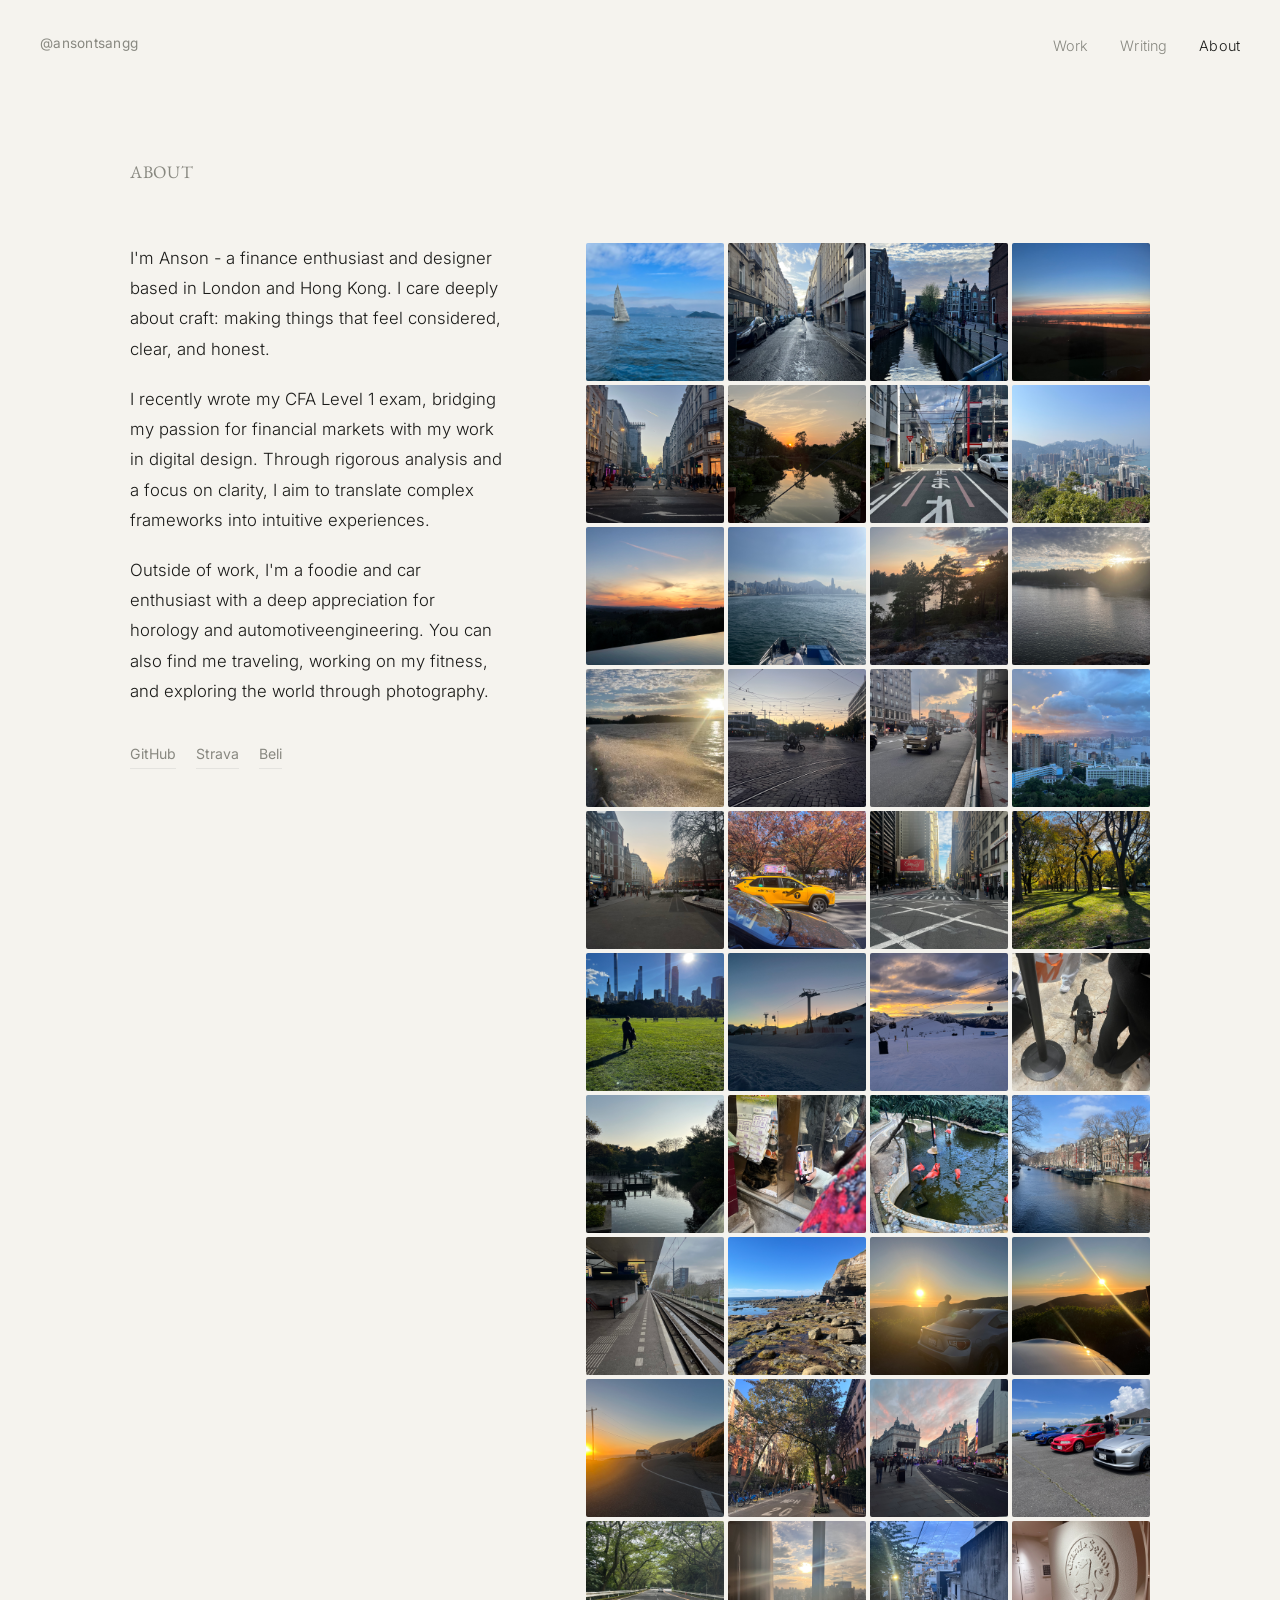
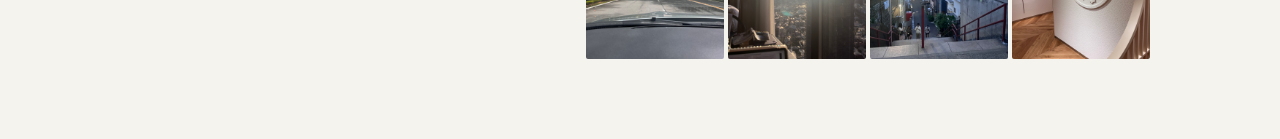
==== about.html @ f6014dbf "first commit" ====
<!doctype html>
<html lang="en">
  <head>
    <meta charset="UTF-8" />
    <meta name="viewport" content="width=device-width, initial-scale=1.0" />
    <title>About - Anson Tsang</title>
    <meta
      name="description"
      content="About Anson Tsang - builder, thinker, writer."
    />
    <link rel="preconnect" href="https://fonts.googleapis.com" />
    <link rel="preconnect" href="https://fonts.gstatic.com" crossorigin />
    <link
      href="https://fonts.googleapis.com/css2?family=Inter:wght@300;400;500&family=EB+Garamond:ital,wght@0,400;0,500;1,400&display=swap"
      rel="stylesheet"
    />
    <link rel="stylesheet" href="styles.css" />
  </head>
  <body>
    <!-- ─── NAV ─────────────────────────────────────────────── -->
    <nav id="nav">
      <a href="index.html" class="nav-name">@ansontsangg</a>
      <ul class="nav-links">
        <li><a href="work.html">Work</a></li>
        <li><a href="writing.html">Writing</a></li>
        <li><a href="about.html" class="active">About</a></li>
      </ul>
    </nav>

    <!-- ─── ABOUT ───────────────────────────────────────────── -->
    <main id="main">
      <section class="page active visible" id="about">
        <div class="page-inner about-inner">
          <h2 class="page-title">About</h2>

          <div class="about-grid">
            <div class="about-text">
              <p>
                I'm Anson - a finance enthusiast and designer based in
                London and Hong Kong. I care deeply about craft: making things that feel
                considered, clear, and honest.
              </p>
              <p>
                I recently wrote my CFA Level 1 exam, bridging my passion for financial markets
                with my work in digital design. Through rigorous analysis and a focus on clarity,
                I aim to translate complex frameworks into intuitive experiences.
              </p>
              <p>
                Outside of work, I'm a foodie and car enthusiast with a deep appreciation for horology
                and automotiveengineering. You can also find me traveling, working on my fitness, and exploring
                the world through photography.
              </p>

              <div class="about-links">
                <a href="https://github.com/ansontsangg" class="about-link" target="_blank">GitHub</a>
                <a href="https://www.strava.com/athletes/206966556" class="about-link" target="_blank">Strava</a>
                <a href="https://beliapp.co/app/ansontsang" class="about-link" target="_blank">Beli</a>
              </div>
            </div>
            
            <div class="photography-grid">
              <img src="pic/1.JPG" alt="" class="photography-img">
              <img src="pic/2.jpg" alt="" class="photography-img">
              <img src="pic/3.jpg" alt="" class="photography-img">
              <img src="pic/4.jpg" alt="" class="photography-img">
              <img src="pic/5.jpg" alt="" class="photography-img">
              <img src="pic/6.jpg" alt="" class="photography-img">
              <img src="pic/7.jpg" alt="" class="photography-img">
              <img src="pic/8.jpg" alt="" class="photography-img">
              <img src="pic/9.jpg" alt="" class="photography-img">
              <img src="pic/IMG_0020.jpg" alt="" class="photography-img">
              <img src="pic/IMG_0297.jpg" alt="" class="photography-img">
              <img src="pic/IMG_0363.jpg" alt="" class="photography-img">
              <img src="pic/IMG_0375.jpg" alt="" class="photography-img">
              <img src="pic/IMG_0417.jpg" alt="" class="photography-img">
              <img src="pic/IMG_0508.jpg" alt="" class="photography-img">
              <img src="pic/IMG_0677.jpg" alt="" class="photography-img">
              <img src="pic/IMG_0764.PNG" alt="" class="photography-img">
              <img src="pic/IMG_1003.jpg" alt="" class="photography-img">
              <img src="pic/IMG_1091.jpg" alt="" class="photography-img">
              <img src="pic/IMG_1166.jpg" alt="" class="photography-img">
              <img src="pic/IMG_1173.jpg" alt="" class="photography-img">
              <img src="pic/IMG_1744.jpg" alt="" class="photography-img">
              <img src="pic/IMG_1870.jpg" alt="" class="photography-img">
              <img src="pic/IMG_1924.jpg" alt="" class="photography-img">
              <img src="pic/IMG_1979.jpg" alt="" class="photography-img">
              <img src="pic/IMG_2047.jpg" alt="" class="photography-img">
              <img src="pic/IMG_2085.jpg" alt="" class="photography-img">
              <img src="pic/IMG_2503.jpg" alt="" class="photography-img">
              <img src="pic/IMG_2534.jpg" alt="" class="photography-img">
              <img src="pic/IMG_2743.jpg" alt="" class="photography-img">
              <img src="pic/IMG_2917.jpg" alt="" class="photography-img">
              <img src="pic/IMG_2926.jpg" alt="" class="photography-img">
              <img src="pic/IMG_2963.jpg" alt="" class="photography-img">
              <img src="pic/IMG_5553.JPG" alt="" class="photography-img">
              <img src="pic/IMG_9294.jpg" alt="" class="photography-img">
              <img src="pic/IMG_9750.jpg" alt="" class="photography-img">
              <img src="pic/IMG_9789.jpg" alt="" class="photography-img">
              <img src="pic/IMG_9833.jpg" alt="" class="photography-img">
              <img src="pic/IMG_9835.jpg" alt="" class="photography-img">
              <img src="pic/IMG_9865.jpg" alt="" class="photography-img">
            </div>
          </div>
        </div>
      </section>
    </main>

    <script src="script.js"></script>
  </body>
</html>
---- styles.css ----
/* ═══════════════════════════════════════════════════════════
   RESET & BASE
═══════════════════════════════════════════════════════════ */
*,
*::before,
*::after {
  box-sizing: border-box;
  margin: 0;
  padding: 0;
}

:root {
  --bg: #f5f3ee;
  --fg: #1a1a18;
  --muted: #888880;
  --accent: #1a1a18;
  --border: #e4e3df;
  --serif: "EB Garamond", Georgia, serif;
  --sans: "Inter", system-ui, sans-serif;
  --ease: cubic-bezier(0.4, 0, 0.2, 1);
  --radius: 4px;
  --max-w: 780px;
  --nav-h: 85px;
}

html {
  font-size: 16px;
  scroll-behavior: smooth;
}

body {
  background: var(--bg);
  color: var(--fg);
  font-family: var(--sans);
  font-weight: 300;
  line-height: 1.7;
  min-height: 100vh;
  display: flex;
  flex-direction: column;
  -webkit-font-smoothing: antialiased;
}

a {
  color: inherit;
  text-decoration: none;
}

/* ═══════════════════════════════════════════════════════════
   NAV
═══════════════════════════════════════════════════════════ */
#nav {
  position: fixed;
  top: 0;
  left: 0;
  right: 0;
  height: var(--nav-h);
  display: flex;
  align-items: flex-start;
  padding: 32px 40px 0 40px;
  background: var(--bg);
  border-bottom: 1px solid transparent;
  transition: border-color 0.3s var(--ease);
  z-index: 100;
  justify-content: space-between;
}

#nav.scrolled {
  border-bottom-color: var(--border);
}

.nav-name {
  font-family: var(--sans);
  font-weight: 400;
  font-size: 0.85rem;
  letter-spacing: 0.02em;
  color: var(--muted);
  transition: color 0.2s var(--ease);
}

.nav-name:hover {
  color: var(--fg);
}

.nav-links {
  list-style: none;
  display: flex;
  gap: 32px;
}

.nav-links a {
  font-size: 0.9rem;
  font-weight: 300;
  color: var(--muted);
  transition: color 0.2s;
  letter-spacing: 0.01em;
}

.nav-links a:hover,
.nav-links a.active {
  color: var(--fg);
}

/* ═══════════════════════════════════════════════════════════
   PAGES
═══════════════════════════════════════════════════════════ */
#main {
  flex: 1;
  padding-top: var(--nav-h);
}

.page {
  display: none;
  min-height: calc(100vh - var(--nav-h));
  opacity: 0;
  transform: translateY(12px);
  transition:
    opacity 0.4s var(--ease),
    transform 0.4s var(--ease);
}

.page.active {
  display: flex;
  align-items: flex-start;
}

.page.visible {
  opacity: 1;
  transform: translateY(0);
}

/* ─── HOME (standalone full-screen, no nav) ─────────────── */
.home-body {
  overflow: hidden;
}

/* Top Left: Handle */
.home-handle {
  position: fixed;
  top: 32px;
  left: 40px;
  font-family: var(--sans);
  font-size: 0.85rem;
  font-weight: 400;
  color: var(--muted);
  letter-spacing: 0.02em;
  transition: color 0.2s var(--ease);
  z-index: 10;
}

.home-handle:hover {
  color: var(--fg);
}

/* Top Right: LinkedIn */
.home-top-right {
  position: fixed;
  top: 24px;
  right: 32px;
  z-index: 10;
}

.linkedin-icon-btn {
  color: var(--muted);
  transition:
    color 0.2s var(--ease),
    background 0.2s var(--ease);
  line-height: 0;
  padding: 8px;
  border-radius: 10px;
  background: transparent;
  display: flex;
}

.linkedin-icon-btn:hover {
  color: var(--fg);
  background: var(--border);
}

.linkedin-icon-btn svg {
  width: 17px;
  height: 17px;
}

/* ─── LCR layout: text | photo+links | clocks ──────────── */
.home-full {
  display: grid;
  grid-template-columns: 1fr auto 1fr;
  align-items: center;
  min-height: 100vh;
  padding: 0 40px;
  gap: 20px;
}

/* LEFT: Text */
.home-inner {
  max-width: 380px;
  justify-self: end;
  padding-right: 20px;
}

.home-heading {
  font-family: var(--serif);
  font-size: clamp(1.5rem, 2.4vw, 2.1rem);
  font-weight: 400;
  line-height: 1.35;
  letter-spacing: -0.01em;
  margin-bottom: 36px;
}

.home-heading em {
  font-style: italic;
  color: var(--muted);
}

/* CENTRE: Photo + Links */
.home-centre {
  flex: 0 0 auto;
  display: flex;
  flex-direction: column;
  align-items: center;
  gap: 28px;
}

.home-photo {
  width: clamp(220px, 28vw, 380px);
  height: clamp(220px, 28vw, 380px);
  object-fit: cover;
  border-radius: 0;
  display: block;
}

.home-links {
  display: flex;
  gap: 32px;
}

.home-link {
  font-size: 0.85rem;
  font-weight: 400;
  color: var(--muted);
  border-bottom: 1px solid var(--border);
  padding-bottom: 2px;
  letter-spacing: 0.04em;
  transition:
    color 0.2s,
    border-color 0.2s;
}

.home-link:hover {
  color: var(--fg);
  border-color: var(--fg);
}

/* RIGHT: Clocks */
.home-clocks {
  display: flex;
  flex-direction: column;
  align-items: flex-start;
  justify-content: center;
  gap: 12px;
  justify-self: start;
  padding-left: 20px;
}

.clock-row {
  display: flex;
  align-items: baseline;
  gap: 14px;
  cursor: default;
}

.clock-city {
  font-size: 0.8rem;
  color: var(--muted);
  font-weight: 300;
  letter-spacing: 0.04em;
  white-space: nowrap;
  transition: color 0.15s;
}

.clock-row:hover .clock-city {
  color: var(--fg);
}

.clock-time {
  font-family: var(--sans);
  font-size: 0.8rem;
  font-weight: 300;
  color: var(--fg);
  font-variant-numeric: tabular-nums;
  letter-spacing: 0.06em;
  white-space: nowrap;
}

/* ─── PAGE INNER ─────────────────────────────────────────── */
.page-inner {
  width: 100%;
  max-width: var(--max-w);
  margin: 0 auto;
  padding: 72px 40px 80px;
}

.page-title {
  font-family: var(--serif);
  font-size: 1.1rem;
  font-weight: 400;
  color: var(--muted);
  letter-spacing: 0.04em;
  text-transform: uppercase;
  margin-bottom: 56px;
}

/* ─── WORK ───────────────────────────────────────────────── */
.project-list {
  display: flex;
  flex-direction: column;
  gap: 0;
}

.project-item {
  padding: 32px 0;
  border-top: 1px solid var(--border);
  display: grid;
  grid-template-columns: 120px 1fr;
  grid-template-rows: auto auto auto;
  column-gap: 24px;
  row-gap: 6px;
  transition: opacity 0.2s;
}

.project-item:last-child {
  border-bottom: 1px solid var(--border);
}

.project-meta {
  grid-column: 1;
  grid-row: 1;
  display: flex;
  flex-direction: column;
  gap: 4px;
  padding-top: 3px;
}

.project-year {
  font-size: 0.78rem;
  color: var(--muted);
  font-weight: 300;
}

.project-tag {
  font-size: 0.72rem;
  color: var(--muted);
  text-transform: uppercase;
  letter-spacing: 0.06em;
  font-weight: 400;
}

.project-name {
  grid-column: 2;
  grid-row: 1;
  font-family: var(--serif);
  font-size: 1.35rem;
  font-weight: 400;
  line-height: 1.3;
  letter-spacing: -0.01em;
}

.project-desc {
  grid-column: 2;
  grid-row: 2;
  font-size: 0.9rem;
  color: var(--muted);
  max-width: 520px;
  line-height: 1.6;
}

.project-desc ul {
  list-style: none;
  display: flex;
  flex-direction: column;
  gap: 8px;
  padding-left: 0;
}

.project-desc li {
  position: relative;
  padding-left: 14px;
}

.project-desc li::before {
  content: "•";
  position: absolute;
  left: 0;
  color: var(--muted);
}

.project-desc strong {
  color: var(--fg);
  font-weight: 500;
}

.project-link {
  grid-column: 2;
  grid-row: 3;
  font-size: 0.82rem;
  color: var(--muted);
  display: inline-flex;
  align-items: center;
  gap: 4px;
  margin-top: 8px;
  transition: color 0.2s;
  width: fit-content;
}

.project-link:hover {
  color: var(--fg);
}

/* ─── WRITING ────────────────────────────────────────────── */
.writing-list {
  display: flex;
  flex-direction: column;
}

.writing-item {
  display: grid;
  grid-template-columns: 120px 1fr;
  column-gap: 24px;
  padding: 28px 0;
  border-top: 1px solid var(--border);
  align-items: start;
}

.writing-item:last-child {
  border-bottom: 1px solid var(--border);
}

.writing-date {
  font-size: 0.78rem;
  color: var(--muted);
  font-weight: 300;
  padding-top: 5px;
}

.writing-title {
  font-family: var(--serif);
  font-size: 1.25rem;
  font-weight: 400;
  line-height: 1.3;
  letter-spacing: -0.01em;
  margin-bottom: 6px;
}

.writing-title a {
  border-bottom: 1px solid transparent;
  transition: border-color 0.2s;
}

.writing-title a:hover {
  border-bottom-color: var(--fg);
}

.writing-excerpt {
  font-size: 0.88rem;
  color: var(--muted);
  line-height: 1.6;
  max-width: 480px;
}

.writing-meta {
  font-size: 0.72rem;
  color: var(--muted);
  font-weight: 300;
}

/* ─── ABOUT ──────────────────────────────────────────────── */
.about-inner {
  max-width: 1100px;
}

.about-grid {
  display: grid;
  grid-template-columns: 2fr 3fr;
  column-gap: 80px;
  align-items: start;
}

.about-text p {
  font-size: 1.05rem;
  line-height: 1.8;
  margin-bottom: 20px;
  max-width: 480px;
}

.about-links {
  display: flex;
  flex-wrap: wrap;
  gap: 20px;
  margin-top: 36px;
}

.about-link {
  font-size: 0.88rem;
  font-weight: 400;
  color: var(--muted);
  border-bottom: 1px solid var(--border);
  padding-bottom: 2px;
  transition:
    color 0.2s,
    border-color 0.2s;
}

.about-link:hover {
  color: var(--fg);
  border-color: var(--fg);
}

.about-sidebar {
  padding-top: 4px;
}

.sidebar-block {
  margin-bottom: 36px;
}

.sidebar-block h4 {
  font-size: 0.72rem;
  text-transform: uppercase;
  letter-spacing: 0.08em;
  color: var(--muted);
  font-weight: 400;
  margin-bottom: 14px;
}

.sidebar-block ul {
  list-style: none;
  display: flex;
  flex-direction: column;
  gap: 10px;
}

.sidebar-block li {
  display: flex;
  justify-content: space-between;
  font-size: 0.88rem;
  gap: 12px;
}

.sidebar-role {
  font-weight: 400;
}
.sidebar-year {
  color: var(--muted);
  white-space: nowrap;
}

/* ═══════════════════════════════════════════════════════════
   FOOTER
═══════════════════════════════════════════════════════════ */
#footer {
  padding: 20px 40px;
  font-size: 0.78rem;
  color: var(--muted);
  border-top: 1px solid var(--border);
  display: flex;
  justify-content: space-between;
  font-weight: 300;
}

/* ═══════════════════════════════════════════════════════════
   POST / ARTICLE PAGE
═══════════════════════════════════════════════════════════ */
.post-page {
  width: 100%;
  max-width: 680px;
  margin: 0 auto;
  padding: 72px 40px 100px;
}

.post-back {
  display: inline-flex;
  align-items: center;
  font-size: 0.82rem;
  color: var(--muted);
  margin-bottom: 48px;
  transition: color 0.2s;
  letter-spacing: 0.01em;
}

.post-back:hover {
  color: var(--fg);
}

.post-meta-row {
  margin-bottom: 16px;
}

.post-date {
  font-size: 0.78rem;
  color: var(--muted);
  font-weight: 300;
}

.post-title {
  font-family: var(--serif);
  font-size: clamp(1.8rem, 4vw, 2.6rem);
  font-weight: 400;
  line-height: 1.25;
  letter-spacing: -0.02em;
  margin-bottom: 20px;
}

.post-lede {
  font-family: var(--serif);
  font-size: 1.15rem;
  font-style: italic;
  color: var(--muted);
  line-height: 1.65;
  margin-bottom: 56px;
  padding-bottom: 48px;
  border-bottom: 1px solid var(--border);
}

/* Body copy */
.post-content {
  font-family: var(--serif);
  font-size: 1.1rem;
  line-height: 1.85;
}

.post-content p {
  margin-bottom: 28px;
}

.post-content h2 {
  font-family: var(--sans);
  font-size: 0.72rem;
  text-transform: uppercase;
  letter-spacing: 0.1em;
  color: var(--muted);
  font-weight: 400;
  margin-top: 52px;
  margin-bottom: 20px;
}

.post-content a {
  border-bottom: 1px solid var(--border);
  transition: border-color 0.2s;
}

.post-content a:hover {
  border-bottom-color: var(--fg);
}

.post-content sup {
  font-size: 0.65rem;
  font-family: var(--sans);
  color: var(--muted);
  line-height: 0;
  vertical-align: baseline;
  position: relative;
  top: -0.4em;
  padding-left: 2px;
}

.post-content blockquote {
  border-left: 2px solid var(--border);
  padding-left: 24px;
  color: var(--muted);
  margin: 32px 0;
  font-style: italic;
}

.post-figure {
  margin: 48px 0;
  display: flex;
  flex-direction: column;
  gap: 16px;
}

.post-figure img {
  width: 100%;
  height: auto;
  border-radius: var(--radius);
  border: 1px solid var(--border);
}

.post-figure figcaption {
  font-family: var(--sans);
  font-size: 0.8rem;
  color: var(--muted);
  text-align: center;
  font-weight: 300;
  letter-spacing: 0.02em;
}

.post-table {
  width: 100%;
  border-collapse: collapse;
  font-family: var(--sans);
  font-size: 0.85rem;
  text-align: left;
}

.post-table th,
.post-table td {
  padding: 12px 16px;
  border-bottom: 1px solid var(--border);
  color: var(--fg);
}

.post-table th {
  font-weight: 500;
  color: var(--muted);
  text-transform: uppercase;
  font-size: 0.75rem;
  letter-spacing: 0.08em;
}

.post-table .table-average {
  font-weight: 500;
  background-color: rgba(0, 0, 0, 0.02);
}

.post-citations {
  margin-top: 64px;
  padding-top: 32px;
  border-top: 1px solid var(--border);
}

.post-citations summary {
  font-size: 0.85rem;
  font-weight: 500;
  color: var(--muted);
  cursor: pointer;
  user-select: none;
  transition: color 0.15s ease;
  padding-bottom: 12px;
}

.post-citations summary:hover {
  color: var(--fg);
}

.post-citations .citations-list {
  display: flex;
  flex-direction: column;
  gap: 12px;
  padding-top: 16px;
}

.post-citations .citations-list p {
  font-size: 0.75rem;
  line-height: 1.4;
  margin: 0;
  color: var(--muted);
}

.post-citations .citations-list a {
  color: var(--muted);
  text-decoration: underline;
  text-underline-offset: 2px;
  transition: color 0.15s ease;
}

.post-citations .citations-list a:hover {
  color: var(--fg);
}

/* ═══════════════════════════════════════════════════════════
   RESPONSIVE
═══════════════════════════════════════════════════════════ */
@media (max-width: 640px) {
  #nav {
    padding: 0 20px;
  }

  .home-heading {
    font-size: clamp(1.7rem, 7vw, 2.4rem);
  }
  .home-links {
    flex-direction: column;
    gap: 14px;
  }

  .page-inner {
    padding: 56px 20px 60px;
  }

  .project-item,
  .writing-item {
    grid-template-columns: 1fr;
    row-gap: 8px;
  }

  .project-meta {
    flex-direction: row;
    gap: 10px;
  }

  .about-grid {
    grid-template-columns: 1fr;
    gap: 48px;
  }

  #footer {
    padding: 20px;
    flex-direction: column;
    gap: 4px;
  }

  .home-full {
    display: flex;
    flex-direction: column;
    justify-content: center;
    padding: 80px 24px 60px;
    gap: 40px;
    text-align: center;
  }
  .home-inner {
    max-width: 100%;
    text-align: center;
    justify-self: center;
    padding-right: 0;
  }
  .home-links {
    justify-content: center;
  }
  .home-photo {
    width: 140px;
    height: 140px;
  }
  .home-clocks {
    align-items: center;
    justify-self: center;
    padding-left: 0;
  }
  .home-top-right {
    top: 20px;
    right: 24px;
  }
}

/* ─── PHOTOGRAPHY SECTION ────────────────────────────────── */
.photography-title {
  font-family: var(--sans);
  font-size: 0.72rem;
  text-transform: uppercase;
  letter-spacing: 0.1em;
  color: var(--muted);
  font-weight: 400;
  margin-top: 80px;
  margin-bottom: 32px;
  border-bottom: 1px solid var(--border);
  padding-bottom: 12px;
}

.photography-grid {
  display: grid;
  grid-template-columns: repeat(4, 1fr);
  gap: 4px;
  align-content: start;
}

.photography-img {
  width: 100%;
  aspect-ratio: 1 / 1;
  object-fit: cover;
  border-radius: 2px;
}

@media (max-width: 640px) {
  .photography-grid {
    grid-template-columns: repeat(3, 1fr);
    gap: 4px;
  }
}
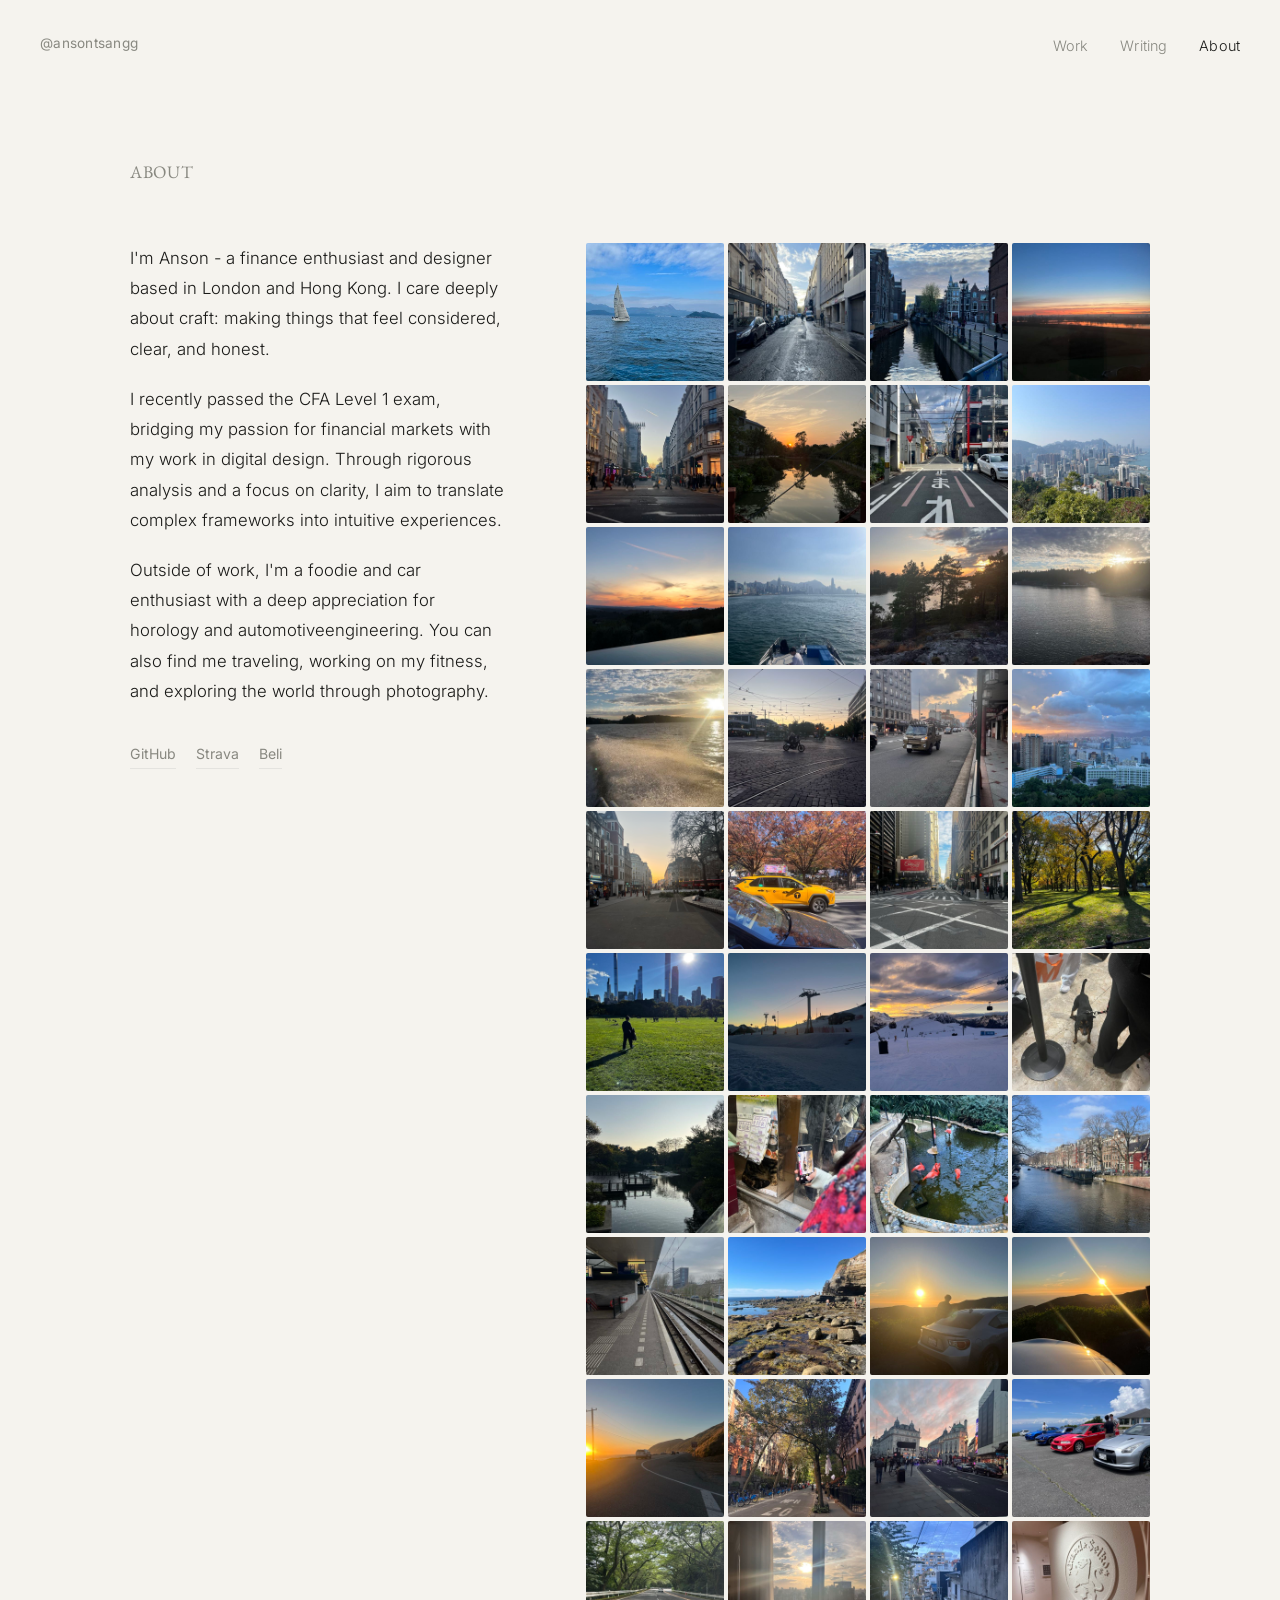
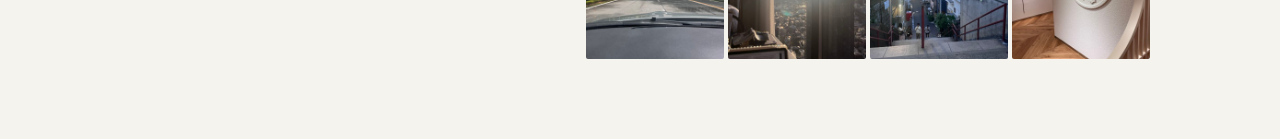
==== commit fda0e010: "cfa passed" ====
--- a/about.html
+++ b/about.html
@@ -41,7 +41,7 @@
                 considered, clear, and honest.
               </p>
               <p>
-                I recently wrote my CFA Level 1 exam, bridging my passion for financial markets
+                I recently passed the CFA Level 1 exam, bridging my passion for financial markets
                 with my work in digital design. Through rigorous analysis and a focus on clarity,
                 I aim to translate complex frameworks into intuitive experiences.
               </p>
